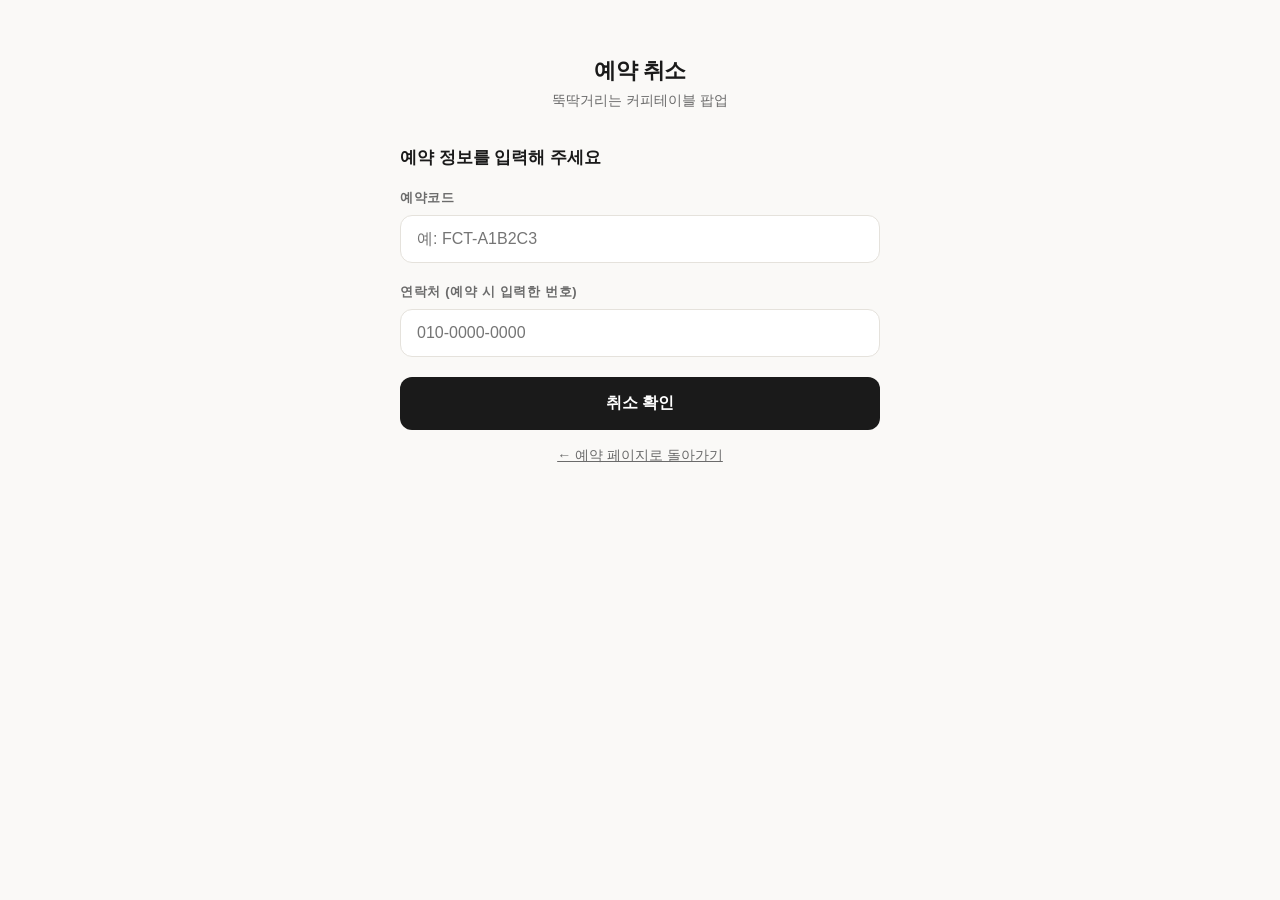
==== cancel.html @ affd742b "init popup reservation" ====
<!DOCTYPE html>
<html lang="ko">
<head>
  <meta charset="UTF-8">
  <meta name="viewport" content="width=device-width, initial-scale=1.0">
  <title>예약 취소 | 뚝딱거리는 커피테이블</title>
  <link rel="stylesheet" href="style.css">
</head>
<body>
  <div class="container">
    <header>
      <h1>예약 취소</h1>
      <p class="subtitle">뚝딱거리는 커피테이블 팝업</p>
    </header>

    <section id="step-cancel-form" class="step active">
      <h2>예약 정보를 입력해 주세요</h2>
      <div class="form-group">
        <label for="cancel-code">예약코드</label>
        <input type="text" id="cancel-code" placeholder="예: FCT-A1B2C3" maxlength="12"
               style="text-transform:uppercase">
      </div>
      <div class="form-group">
        <label for="cancel-phone">연락처 (예약 시 입력한 번호)</label>
        <input type="tel" id="cancel-phone" placeholder="010-0000-0000" maxlength="13">
      </div>
      <button class="btn-primary" onclick="submitCancel()">취소 확인</button>
      <p style="text-align:center;margin-top:16px">
        <a href="index.html" style="color:var(--muted);font-size:14px">← 예약 페이지로 돌아가기</a>
      </p>
    </section>

    <section id="step-cancel-done" class="step">
      <div class="success-icon" style="background:var(--coral)">✓</div>
      <h2>취소 완료</h2>
      <p id="cancel-done-msg" style="text-align:center;color:var(--muted);margin-top:8px"></p>
      <a href="index.html" class="btn-primary" style="display:block;text-align:center;margin-top:24px">
        다시 예약하기
      </a>
    </section>

    <section id="step-cancel-error" class="step">
      <div class="error-icon">!</div>
      <h2>취소 실패</h2>
      <p id="cancel-error-msg" style="text-align:center;color:var(--muted)"></p>
      <button class="btn-primary" onclick="resetCancel()">다시 입력하기</button>
    </section>
  </div>

  <script>
    const GAS_URL = 'https://script.google.com/macros/s/AKfycby7qgj93LtLd7pMIxugiZoekiEK9byrQR2l1eLAfbmIzztETXk5BhhWwxrOcb7ulQ5dww/exec'; // app.js와 동일하게 설정

    function formatPhone(value) {
      const digits = value.replace(/\D/g, '');
      if (digits.length <= 3) return digits;
      if (digits.length <= 7) return digits.slice(0,3) + '-' + digits.slice(3);
      return digits.slice(0,3) + '-' + digits.slice(3,7) + '-' + digits.slice(7,11);
    }

    document.getElementById('cancel-phone').addEventListener('input', function() {
      this.value = formatPhone(this.value);
    });

    document.getElementById('cancel-code').addEventListener('input', function() {
      this.value = this.value.toUpperCase();
    });

    function showStep(id) {
      document.querySelectorAll('.step').forEach(s => s.classList.remove('active'));
      document.getElementById(id).classList.add('active');
    }

    async function submitCancel() {
      const code = document.getElementById('cancel-code').value.trim();
      const phone = document.getElementById('cancel-phone').value.trim();

      if (!code || !phone) { alert('예약코드와 연락처를 모두 입력해 주세요.'); return; }

      const btn = document.querySelector('#step-cancel-form .btn-primary');
      btn.textContent = '처리 중...';
      btn.disabled = true;

      try {
        const res = await fetch(GAS_URL, {
          method: 'POST',
          body: JSON.stringify({ action: 'cancel', code, phone })
        });
        const data = await res.json();

        if (data.success) {
          document.getElementById('cancel-done-msg').textContent =
            `${data.time} 예약이 취소되었습니다.`;
          showStep('step-cancel-done');
        } else {
          document.getElementById('cancel-error-msg').textContent =
            data.message || '예약코드 또는 연락처가 일치하지 않습니다.';
          showStep('step-cancel-error');
        }
      } catch {
        document.getElementById('cancel-error-msg').textContent = '네트워크 오류가 발생했습니다. 다시 시도해 주세요.';
        showStep('step-cancel-error');
      }
    }

    function resetCancel() { showStep('step-cancel-form'); }
  </script>
</body>
</html>
---- style.css ----
:root {
  --bg: #faf9f7;
  --card: #ffffff;
  --text: #1a1a1a;
  --muted: #6b6b6b;
  --border: #e5e2dc;
  --primary: #1a1a1a;
  --primary-text: #ffffff;
  --accent: #c8a96e;
  --coral: #d4614a;
  --slot-avail: #f5f2ed;
  --slot-avail-border: #c8a96e;
  --slot-full: #f0f0f0;
  --slot-full-text: #b0b0b0;
  --success: #3d8b5e;
  --radius: 12px;
}

* { box-sizing: border-box; margin: 0; padding: 0; }

body {
  background: var(--bg);
  color: var(--text);
  font-family: 'Apple SD Gothic Neo', 'Noto Sans KR', sans-serif;
  min-height: 100vh;
  padding: 24px 16px 60px;
}

.container {
  max-width: 480px;
  margin: 0 auto;
}

header {
  text-align: center;
  padding: 32px 0 36px;
}

.event-label {
  font-size: 13px;
  letter-spacing: 0.1em;
  color: var(--accent);
  margin-bottom: 10px;
  font-weight: 500;
}

header h1 {
  font-size: 22px;
  font-weight: 700;
  letter-spacing: -0.02em;
  margin-bottom: 6px;
}

.subtitle {
  font-size: 14px;
  color: var(--muted);
}

/* Steps */
.step { display: none; }
.step.active { display: block; }

.step h2 {
  font-size: 17px;
  font-weight: 600;
  margin-bottom: 20px;
}

/* Slot grid */
.slot-grid {
  display: grid;
  grid-template-columns: 1fr 1fr;
  gap: 10px;
  margin-bottom: 24px;
}

.slot-btn {
  border: 1.5px solid var(--slot-avail-border);
  background: var(--slot-avail);
  border-radius: var(--radius);
  padding: 18px 12px;
  cursor: pointer;
  text-align: center;
  transition: all 0.15s;
}

.slot-btn:hover { background: #eee9df; }

.slot-btn.selected {
  background: var(--primary);
  border-color: var(--primary);
  color: var(--primary-text);
}

.slot-btn.selected .slot-remain { color: #ccc; }

.slot-btn.full {
  background: var(--slot-full);
  border-color: var(--border);
  color: var(--slot-full-text);
  cursor: not-allowed;
}

.slot-time {
  font-size: 18px;
  font-weight: 700;
  margin-bottom: 4px;
}

.slot-remain {
  font-size: 12px;
  color: var(--muted);
}

.loading { color: var(--muted); font-size: 14px; padding: 20px 0; }

/* Form */
.form-group {
  margin-bottom: 20px;
}

.form-group label {
  display: block;
  font-size: 13px;
  font-weight: 600;
  margin-bottom: 8px;
  color: var(--muted);
  text-transform: uppercase;
  letter-spacing: 0.05em;
}

.form-group input {
  width: 100%;
  padding: 14px 16px;
  border: 1.5px solid var(--border);
  border-radius: var(--radius);
  font-size: 16px;
  background: var(--card);
  color: var(--text);
  outline: none;
  transition: border-color 0.15s;
}

.form-group input:focus { border-color: var(--accent); }

.guests-control {
  display: flex;
  align-items: center;
  gap: 0;
  border: 1.5px solid var(--border);
  border-radius: var(--radius);
  overflow: hidden;
  background: var(--card);
}

.guests-control button {
  width: 52px;
  height: 52px;
  font-size: 20px;
  border: none;
  background: transparent;
  cursor: pointer;
  color: var(--text);
  transition: background 0.1s;
}

.guests-control button:hover { background: var(--bg); }
.guests-control button:disabled { color: var(--border); cursor: not-allowed; }

#guests-count {
  flex: 1;
  text-align: center;
  font-size: 18px;
  font-weight: 700;
}

.guests-hint {
  margin-top: 8px;
  font-size: 12px;
  color: var(--accent);
}

.selected-time-display {
  font-size: 15px;
  font-weight: 600;
  color: var(--accent);
  margin-bottom: 24px;
  padding: 12px 16px;
  background: #f5f1ea;
  border-radius: 8px;
}

/* Buttons */
.btn-primary {
  display: block;
  width: 100%;
  padding: 16px;
  background: var(--primary);
  color: var(--primary-text);
  border: none;
  border-radius: var(--radius);
  font-size: 16px;
  font-weight: 600;
  cursor: pointer;
  text-decoration: none;
  transition: opacity 0.15s;
}

.btn-primary:hover { opacity: 0.85; }
.btn-primary:disabled { opacity: 0.4; cursor: not-allowed; }

.btn-secondary {
  display: block;
  padding: 16px;
  background: transparent;
  color: var(--muted);
  border: 1.5px solid var(--border);
  border-radius: var(--radius);
  font-size: 15px;
  cursor: pointer;
  transition: background 0.1s;
}

.btn-secondary:hover { background: var(--border); }

.btn-row {
  display: grid;
  grid-template-columns: auto 1fr;
  gap: 10px;
  margin-top: 8px;
}

/* Done / Error states */
.success-icon {
  width: 64px;
  height: 64px;
  background: var(--success);
  color: #fff;
  border-radius: 50%;
  display: flex;
  align-items: center;
  justify-content: center;
  font-size: 28px;
  margin: 0 auto 20px;
}

.error-icon {
  width: 64px;
  height: 64px;
  background: var(--coral);
  color: #fff;
  border-radius: 50%;
  display: flex;
  align-items: center;
  justify-content: center;
  font-size: 28px;
  margin: 0 auto 20px;
  font-weight: 700;
}

#step-done h2, #step-done { text-align: center; }
#step-error h2, #step-error { text-align: center; }

.reservation-card {
  background: var(--card);
  border: 1px solid var(--border);
  border-radius: var(--radius);
  padding: 20px;
  margin: 20px 0;
  text-align: left;
}

.reservation-card .row {
  display: flex;
  justify-content: space-between;
  padding: 6px 0;
  border-bottom: 1px solid var(--border);
  font-size: 14px;
}

.reservation-card .row:last-child { border-bottom: none; }
.reservation-card .row span:first-child { color: var(--muted); }
.reservation-card .code-value {
  font-weight: 700;
  font-size: 15px;
  color: var(--accent);
  letter-spacing: 0.05em;
}

.cancel-notice {
  font-size: 13px;
  color: var(--muted);
  text-align: center;
  margin-bottom: 16px;
  line-height: 1.6;
}

.btn-cancel-link {
  display: block;
  text-align: center;
  color: var(--coral);
  font-size: 14px;
  text-decoration: none;
  padding: 10px;
}

/* 인스타 입력 박스 */
.insta-box {
  background: var(--card);
  border: 1px solid var(--border);
  border-radius: var(--radius);
  padding: 20px;
  margin: 16px 0;
  text-align: center;
}

.insta-prompt {
  font-size: 14px;
  color: var(--muted);
  line-height: 1.7;
  margin-bottom: 14px;
}

.insta-input-row {
  display: flex;
  align-items: center;
  border: 1.5px solid var(--border);
  border-radius: var(--radius);
  overflow: hidden;
  background: var(--bg);
}

.insta-at {
  padding: 0 10px;
  font-size: 16px;
  color: var(--muted);
  font-weight: 600;
}

.insta-input-row input {
  flex: 1;
  border: none;
  background: transparent;
  padding: 13px 0;
  font-size: 15px;
  color: var(--text);
  outline: none;
}

.btn-insta {
  padding: 13px 18px;
  background: var(--accent);
  color: #fff;
  border: none;
  font-size: 14px;
  font-weight: 600;
  cursor: pointer;
  transition: opacity 0.15s;
}

.btn-insta:hover { opacity: 0.85; }

.insta-skip {
  margin-top: 12px;
  font-size: 13px;
  color: var(--muted);
  cursor: pointer;
  text-decoration: underline;
  text-underline-offset: 2px;
}

.insta-sent {
  text-align: center;
  color: var(--success);
  font-size: 15px;
  font-weight: 600;
  padding: 16px 0;
}
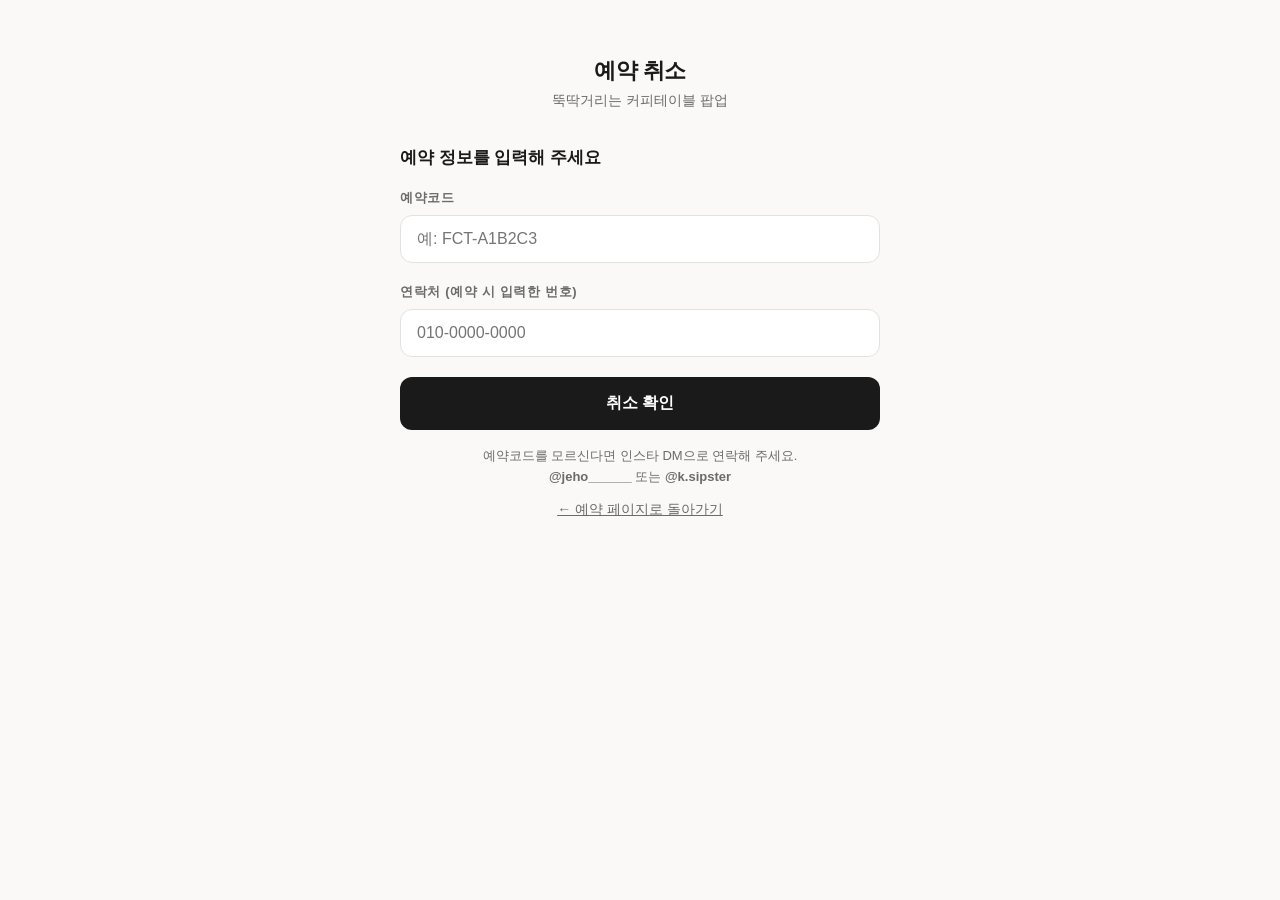
==== commit 34d35c34: "add insta DM contact info on cancel page" ====
--- a/cancel.html
+++ b/cancel.html
@@ -25,7 +25,11 @@
         <input type="tel" id="cancel-phone" placeholder="010-0000-0000" maxlength="13">
       </div>
       <button class="btn-primary" onclick="submitCancel()">취소 확인</button>
-      <p style="text-align:center;margin-top:16px">
+      <p style="text-align:center;margin-top:16px;font-size:13px;color:var(--muted);line-height:1.6">
+        예약코드를 모르신다면 인스타 DM으로 연락해 주세요.<br>
+        <strong>@jeho______</strong> 또는 <strong>@k.sipster</strong>
+      </p>
+      <p style="text-align:center;margin-top:12px">
         <a href="index.html" style="color:var(--muted);font-size:14px">← 예약 페이지로 돌아가기</a>
       </p>
     </section>
